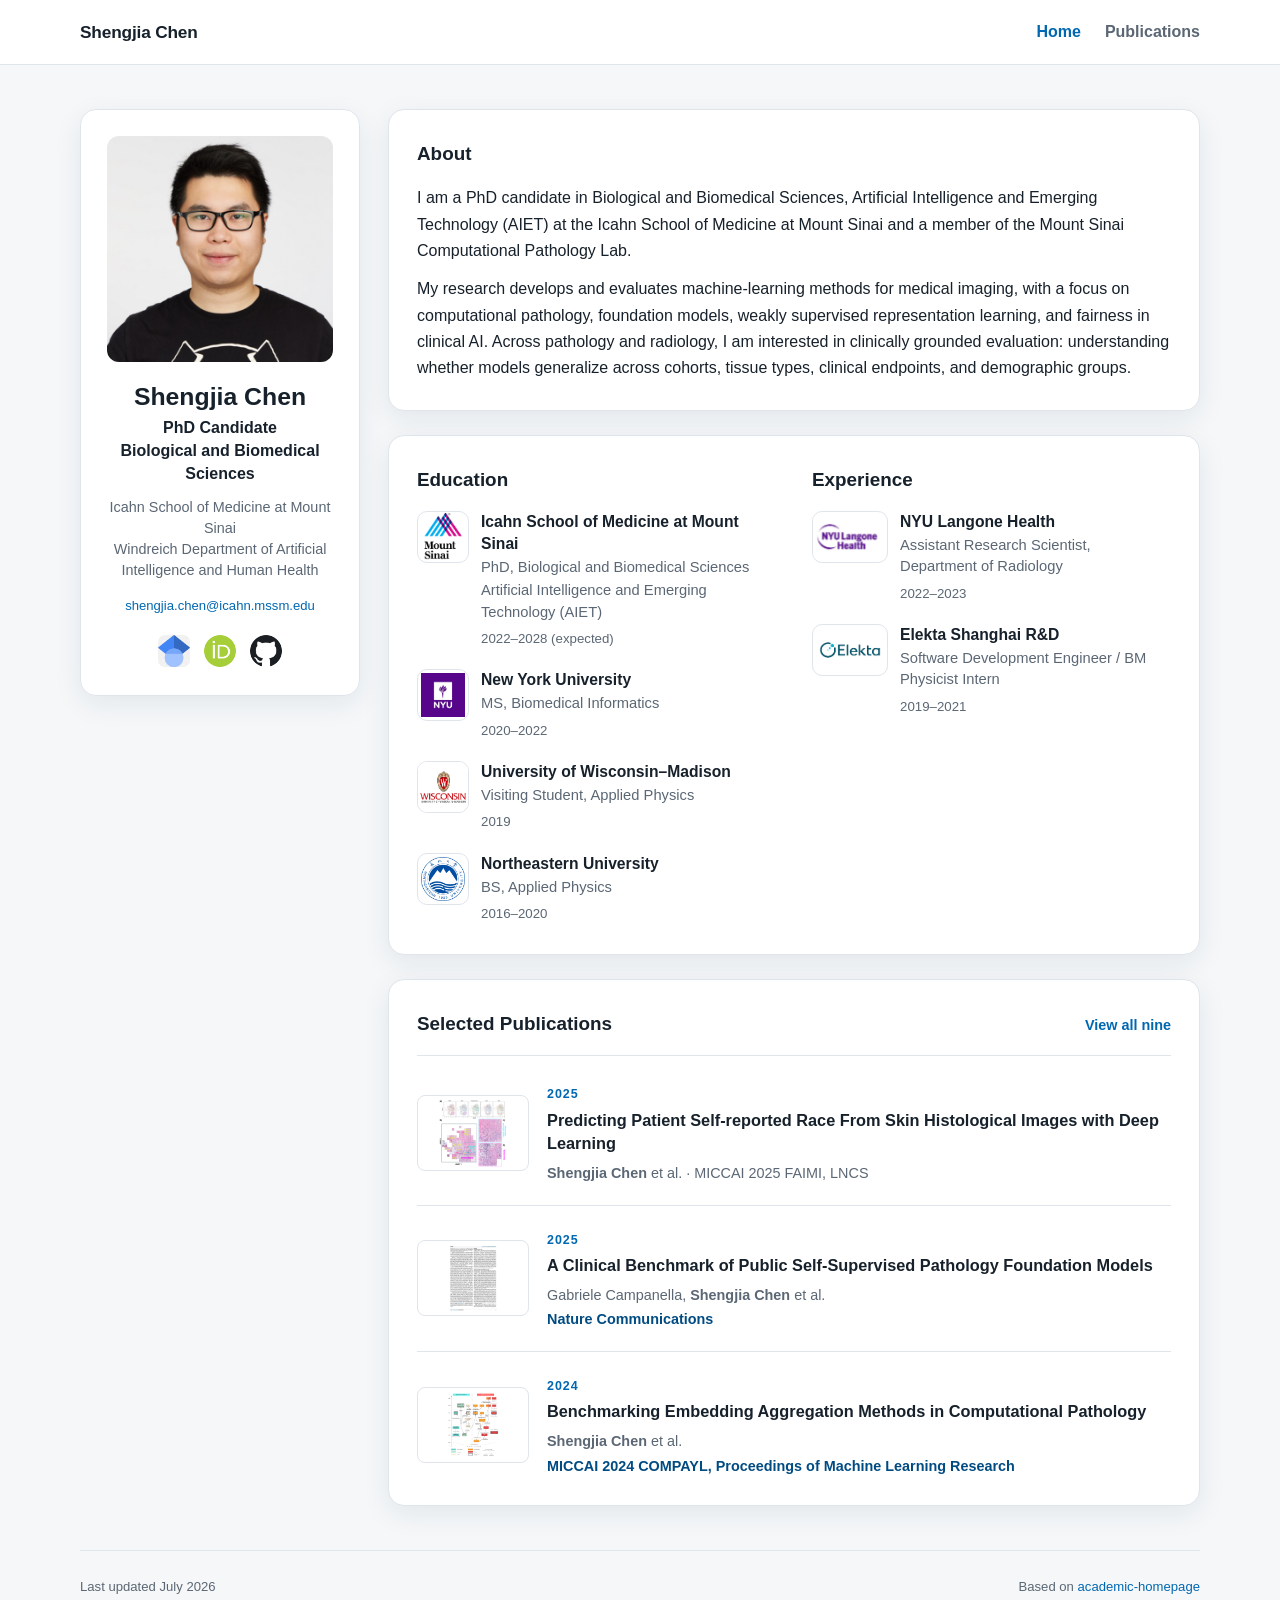
==== index.html @ f99ab92c "Publish academic website" ====
<!doctype html>
<html lang="en">
<head>
  <meta charset="utf-8">
  <meta name="viewport" content="width=device-width, initial-scale=1">
  <title>Shengjia Chen</title>
  <meta name="description" content="Shengjia Chen is a PhD candidate at the Icahn School of Medicine at Mount Sinai working on clinically grounded medical AI and computational pathology.">
  <link rel="stylesheet" href="assets/css/site.css">
</head>
<body>
  <header class="site-header">
    <nav class="nav shell" aria-label="Primary navigation">
      <a class="brand" href="index.html">Shengjia Chen</a>
      <div class="nav-links">
        <a aria-current="page" href="index.html">Home</a>
        <a href="publications.html">Publications</a>
      </div>
    </nav>
  </header>

  <main class="shell layout">
    <aside class="profile-card">
      <img class="portrait" src="assets/images/headshot.jpg" alt="Portrait of Shengjia Chen">
      <h1>Shengjia Chen</h1>
      <p class="role">PhD Candidate<br>Biological and Biomedical Sciences</p>
      <p class="affiliation">Icahn School of Medicine at Mount Sinai<br>Windreich Department of Artificial Intelligence and Human Health</p>
      <a class="email" href="mailto:shengjia.chen@icahn.mssm.edu">shengjia.chen@icahn.mssm.edu</a>
      <div class="profile-links" aria-label="Academic profiles">
        <a class="social-icon social-icon-scholar" aria-label="Google Scholar" title="Google Scholar" href="https://scholar.google.com/citations?user=WxidlecAAAAJ&amp;hl=en" target="_blank" rel="noopener"><img src="assets/images/social/google-scholar.png" alt=""></a>
        <a class="social-icon" aria-label="ORCID" title="ORCID" href="https://orcid.org/0000-0003-1556-0679" target="_blank" rel="noopener"><img src="assets/images/social/orcid.png" alt=""></a>
        <a class="social-icon" aria-label="GitHub" title="GitHub" href="https://github.com/Gaskell-1206" target="_blank" rel="noopener"><img src="assets/images/social/github.png" alt=""></a>
      </div>
    </aside>

    <div class="content">
      <section class="card intro">
        <h2>About</h2>
        <p>I am a PhD candidate in Biological and Biomedical Sciences, Artificial Intelligence and Emerging Technology (AIET) at the Icahn School of Medicine at Mount Sinai and a member of the Mount Sinai Computational Pathology Lab.</p>
        <p>My research develops and evaluates machine-learning methods for medical imaging, with a focus on computational pathology, foundation models, weakly supervised representation learning, and fairness in clinical AI. Across pathology and radiology, I am interested in clinically grounded evaluation: understanding whether models generalize across cohorts, tissue types, clinical endpoints, and demographic groups.</p>
      </section>

      <section class="card split-card">
        <div>
          <h2>Education</h2>
          <div class="education-item">
            <div class="school-logo school-logo-mount-sinai"><img src="assets/images/education/mount-sinai.png" alt="Icahn School of Medicine at Mount Sinai logo"></div>
            <div class="timeline-item">
              <h3>Icahn School of Medicine at Mount Sinai</h3>
              <p>PhD, Biological and Biomedical Sciences</p>
              <p>Artificial Intelligence and Emerging Technology (AIET)</p>
              <span>2022–2028 (expected)</span>
            </div>
          </div>
          <div class="education-item">
            <div class="school-logo"><img src="assets/images/education/nyu.png" alt="New York University logo"></div>
            <div class="timeline-item">
              <h3>New York University</h3>
              <p>MS, Biomedical Informatics</p>
              <span>2020–2022</span>
            </div>
          </div>
          <div class="education-item">
            <div class="school-logo school-logo-wisconsin"><img src="assets/images/education/wisconsin-madison.png" alt="University of Wisconsin–Madison logo"></div>
            <div class="timeline-item">
              <h3>University of Wisconsin–Madison</h3>
              <p>Visiting Student, Applied Physics</p>
              <span>2019</span>
            </div>
          </div>
          <div class="education-item">
            <div class="school-logo"><img src="assets/images/education/northeastern.png" alt="Northeastern University logo"></div>
            <div class="timeline-item">
              <h3>Northeastern University</h3>
              <p>BS, Applied Physics</p>
              <span>2016–2020</span>
            </div>
          </div>
        </div>
        <div>
          <h2>Experience</h2>
          <div class="experience-item">
            <div class="organization-logo organization-logo-nyu-langone"><img src="assets/images/experience/nyu-langone.png" alt="NYU Langone Health logo"></div>
            <div class="timeline-item">
              <h3>NYU Langone Health</h3>
              <p>Assistant Research Scientist, Department of Radiology</p>
              <span>2022–2023</span>
            </div>
          </div>
          <div class="experience-item">
            <div class="organization-logo"><img src="assets/images/experience/elekta.png" alt="Elekta logo"></div>
            <div class="timeline-item">
              <h3>Elekta Shanghai R&amp;D</h3>
              <p>Software Development Engineer / BM Physicist Intern</p>
              <span>2019–2021</span>
            </div>
          </div>
        </div>
      </section>

      <section class="card">
        <div class="section-heading">
          <h2>Selected Publications</h2>
          <a href="publications.html">View all nine</a>
        </div>
        <article class="publication featured">
          <img src="assets/images/publications/saif-skin-cover.png" alt="Histology-tile UMAP highlighting inflammation-related and epidermal regions">
          <div><span class="year">2025</span><h3><a href="https://doi.org/10.1007/978-3-032-05870-6_11" target="_blank" rel="noopener">Predicting Patient Self-reported Race From Skin Histological Images with Deep Learning</a></h3><p><strong>Shengjia Chen</strong> et al. · MICCAI 2025 FAIMI, LNCS</p></div>
        </article>
        <article class="publication featured">
          <img src="assets/images/publications/fm-clinical-benchmark.jpg" alt="Pathology foundation-model benchmark visualization">
          <div><span class="year">2025</span><h3><a href="https://doi.org/10.1038/s41467-025-58796-1" target="_blank" rel="noopener">A Clinical Benchmark of Public Self-Supervised Pathology Foundation Models</a></h3><p>Gabriele Campanella, <strong>Shengjia Chen</strong> et al.</p><p class="venue">Nature Communications</p></div>
        </article>
        <article class="publication featured">
          <img src="assets/images/publications/aggregation-methods-figure1.png" alt="Timeline of spatially unaware and spatially aware embedding aggregation methods">
          <div><span class="year">2024</span><h3><a href="https://proceedings.mlr.press/v254/chen24a.html" target="_blank" rel="noopener">Benchmarking Embedding Aggregation Methods in Computational Pathology</a></h3><p><strong>Shengjia Chen</strong> et al.</p><p class="venue">MICCAI 2024 COMPAYL, Proceedings of Machine Learning Research</p></div>
        </article>
      </section>
    </div>
  </main>

  <footer class="footer shell">
    <span>Last updated July 2026</span>
    <span>Based on <a href="https://github.com/luost26/academic-homepage" target="_blank" rel="noopener">academic-homepage</a></span>
  </footer>
</body>
</html>
---- assets/css/site.css ----
:root {
  color-scheme: light;
  --ink: #17212b;
  --muted: #5b6774;
  --blue: #0067b1;
  --blue-dark: #004b82;
  --line: #dfe5eb;
  --surface: #ffffff;
  --background: #f5f7f9;
  --shadow: 0 8px 28px rgba(30, 48, 70, 0.08);
}

* { box-sizing: border-box; }

html { scroll-behavior: smooth; }

body {
  margin: 0;
  color: var(--ink);
  background: var(--background);
  font-family: -apple-system, BlinkMacSystemFont, "Segoe UI", Helvetica, Arial, sans-serif;
  font-size: 16px;
  line-height: 1.65;
}

a { color: var(--blue); text-decoration: none; }
a:hover, a:focus-visible { color: var(--blue-dark); text-decoration: underline; }

.shell { width: min(1120px, calc(100% - 40px)); margin-inline: auto; }

.site-header {
  position: sticky;
  top: 0;
  z-index: 10;
  background: rgba(255, 255, 255, 0.94);
  border-bottom: 1px solid var(--line);
  backdrop-filter: blur(14px);
}

.nav { min-height: 64px; display: flex; align-items: center; justify-content: space-between; gap: 24px; }
.brand { color: var(--ink); font-size: 1.08rem; font-weight: 750; letter-spacing: -0.01em; }
.brand:hover { color: var(--ink); text-decoration: none; }
.nav-links { display: flex; gap: 24px; }
.nav-links a { color: var(--muted); font-weight: 600; }
.nav-links a[aria-current="page"] { color: var(--blue); }

.layout { display: grid; grid-template-columns: 280px minmax(0, 1fr); gap: 28px; padding-block: 44px; align-items: start; }

.profile-card, .card {
  background: var(--surface);
  border: 1px solid var(--line);
  border-radius: 16px;
  box-shadow: var(--shadow);
}

.profile-card { position: sticky; top: 92px; padding: 26px; text-align: center; }
.portrait { display: block; width: 100%; aspect-ratio: 1; object-fit: cover; border-radius: 12px; }
.profile-card h1 { margin: 20px 0 4px; font-size: 1.55rem; line-height: 1.2; }
.role { margin: 0 0 12px; color: var(--ink); font-weight: 600; line-height: 1.45; }
.affiliation { margin: 0 0 14px; color: var(--muted); font-size: 0.9rem; line-height: 1.45; }
.email { display: block; font-size: 0.82rem; overflow-wrap: anywhere; }
.profile-links { display: flex; flex-wrap: wrap; justify-content: center; gap: 10px; margin-top: 17px; }
.social-icon { display: inline-grid; place-items: center; width: 36px; height: 36px; border-radius: 50%; transition: transform 150ms ease, box-shadow 150ms ease; }
.social-icon img { display: block; width: 32px; height: 32px; object-fit: cover; border-radius: 50%; }
.social-icon-scholar img { border-radius: 7px; }
.social-icon:hover, .social-icon:focus-visible { text-decoration: none; transform: translateY(-1px); box-shadow: 0 4px 12px rgba(30, 48, 70, 0.18); }

.content { display: grid; gap: 24px; }
.card { padding: 28px; }
.card h2 { margin: 0 0 16px; font-size: 1.18rem; }
.intro p { margin: 0 0 12px; }
.intro p:last-child { margin-bottom: 0; }

.split-card { display: grid; grid-template-columns: 1fr 1fr; gap: 36px; }
.education-item { display: grid; grid-template-columns: 52px minmax(0, 1fr); gap: 12px; align-items: start; margin-bottom: 18px; }
.education-item:last-child { margin-bottom: 0; }
.education-item .timeline-item { margin-bottom: 0; }
.school-logo { display: grid; place-items: center; width: 52px; height: 52px; padding: 3px; overflow: hidden; background: #fff; border: 1px solid var(--line); border-radius: 10px; }
.school-logo img { display: block; width: 100%; height: 100%; object-fit: contain; }
.school-logo-mount-sinai img { transform: scale(1.85); }
.school-logo-wisconsin img { transform: scale(1.75); }
.experience-item { display: grid; grid-template-columns: 76px minmax(0, 1fr); gap: 12px; align-items: start; margin-bottom: 18px; }
.experience-item:last-child { margin-bottom: 0; }
.experience-item .timeline-item { margin-bottom: 0; }
.organization-logo { display: grid; place-items: center; width: 76px; height: 52px; padding: 4px; overflow: hidden; background: #fff; border: 1px solid var(--line); border-radius: 10px; }
.organization-logo img { display: block; width: 100%; height: 100%; object-fit: contain; }
.organization-logo-nyu-langone img { transform: translateX(-4%) scale(1.18); transform-origin: center; }
.timeline-item { margin-bottom: 18px; }
.timeline-item:last-child { margin-bottom: 0; }
.timeline-item h3 { margin: 0; font-size: 0.98rem; line-height: 1.4; }
.timeline-item p { margin: 2px 0; color: var(--muted); font-size: 0.92rem; line-height: 1.45; }
.timeline-item span { color: var(--muted); font-size: 0.83rem; }

.section-heading { display: flex; justify-content: space-between; align-items: baseline; gap: 18px; border-bottom: 1px solid var(--line); margin-bottom: 4px; }
.section-heading a { font-size: 0.9rem; font-weight: 600; }
.publication { padding: 20px 0; border-bottom: 1px solid var(--line); }
.publication:last-child { border-bottom: 0; padding-bottom: 0; }
.publication h3 { margin: 2px 0 7px; font-size: 1.02rem; line-height: 1.45; }
.publication h3 a { color: var(--ink); }
.publication p { margin: 0; color: var(--muted); font-size: 0.9rem; line-height: 1.5; }
.publication .venue { margin-top: 3px; color: var(--blue-dark); font-weight: 600; }
.featured { display: grid; grid-template-columns: 112px minmax(0, 1fr); gap: 18px; align-items: center; }
.featured img { width: 112px; height: 76px; object-fit: contain; padding: 3px; background: #fff; border-radius: 8px; border: 1px solid var(--line); }
.year { color: var(--blue); font-size: 0.78rem; font-weight: 750; letter-spacing: 0.08em; }

.publications-page { max-width: 920px; padding-block: 50px; }
.page-heading { margin-bottom: 40px; }
.page-heading h1 { margin: 0; font-size: clamp(2rem, 5vw, 3rem); letter-spacing: -0.035em; }
.page-heading p:last-child { max-width: 680px; color: var(--muted); }
.eyebrow { margin: 0 0 4px; color: var(--blue); font-size: 0.78rem; font-weight: 800; letter-spacing: 0.12em; text-transform: uppercase; }
.year-heading { margin: 36px 0 12px; font-size: 1rem; color: var(--muted); }
.publication-list { padding: 4px 26px 24px; }

.footer { display: flex; justify-content: space-between; gap: 20px; padding-block: 25px 38px; border-top: 1px solid var(--line); color: var(--muted); font-size: 0.82rem; }

@media (max-width: 800px) {
  .layout { grid-template-columns: 1fr; padding-block: 28px; }
  .profile-card { position: static; display: grid; grid-template-columns: 110px 1fr; column-gap: 20px; text-align: left; }
  .portrait { grid-row: 1 / 7; }
  .profile-card h1 { margin-top: 0; }
  .profile-links { justify-content: flex-start; }
  .split-card { grid-template-columns: 1fr; }
}

@media (max-width: 540px) {
  .shell { width: min(100% - 24px, 1120px); }
  .nav { min-height: 58px; }
  .nav-links { gap: 14px; }
  .layout { gap: 16px; }
  .profile-card { display: block; text-align: center; padding: 20px; }
  .portrait { width: 150px; margin-inline: auto; border-radius: 50%; }
  .profile-links { justify-content: center; }
  .card { padding: 22px; border-radius: 13px; }
  .featured { grid-template-columns: 1fr; }
  .featured img { width: 100%; height: 140px; }
  .section-heading { align-items: flex-start; }
  .footer { flex-direction: column; }
}
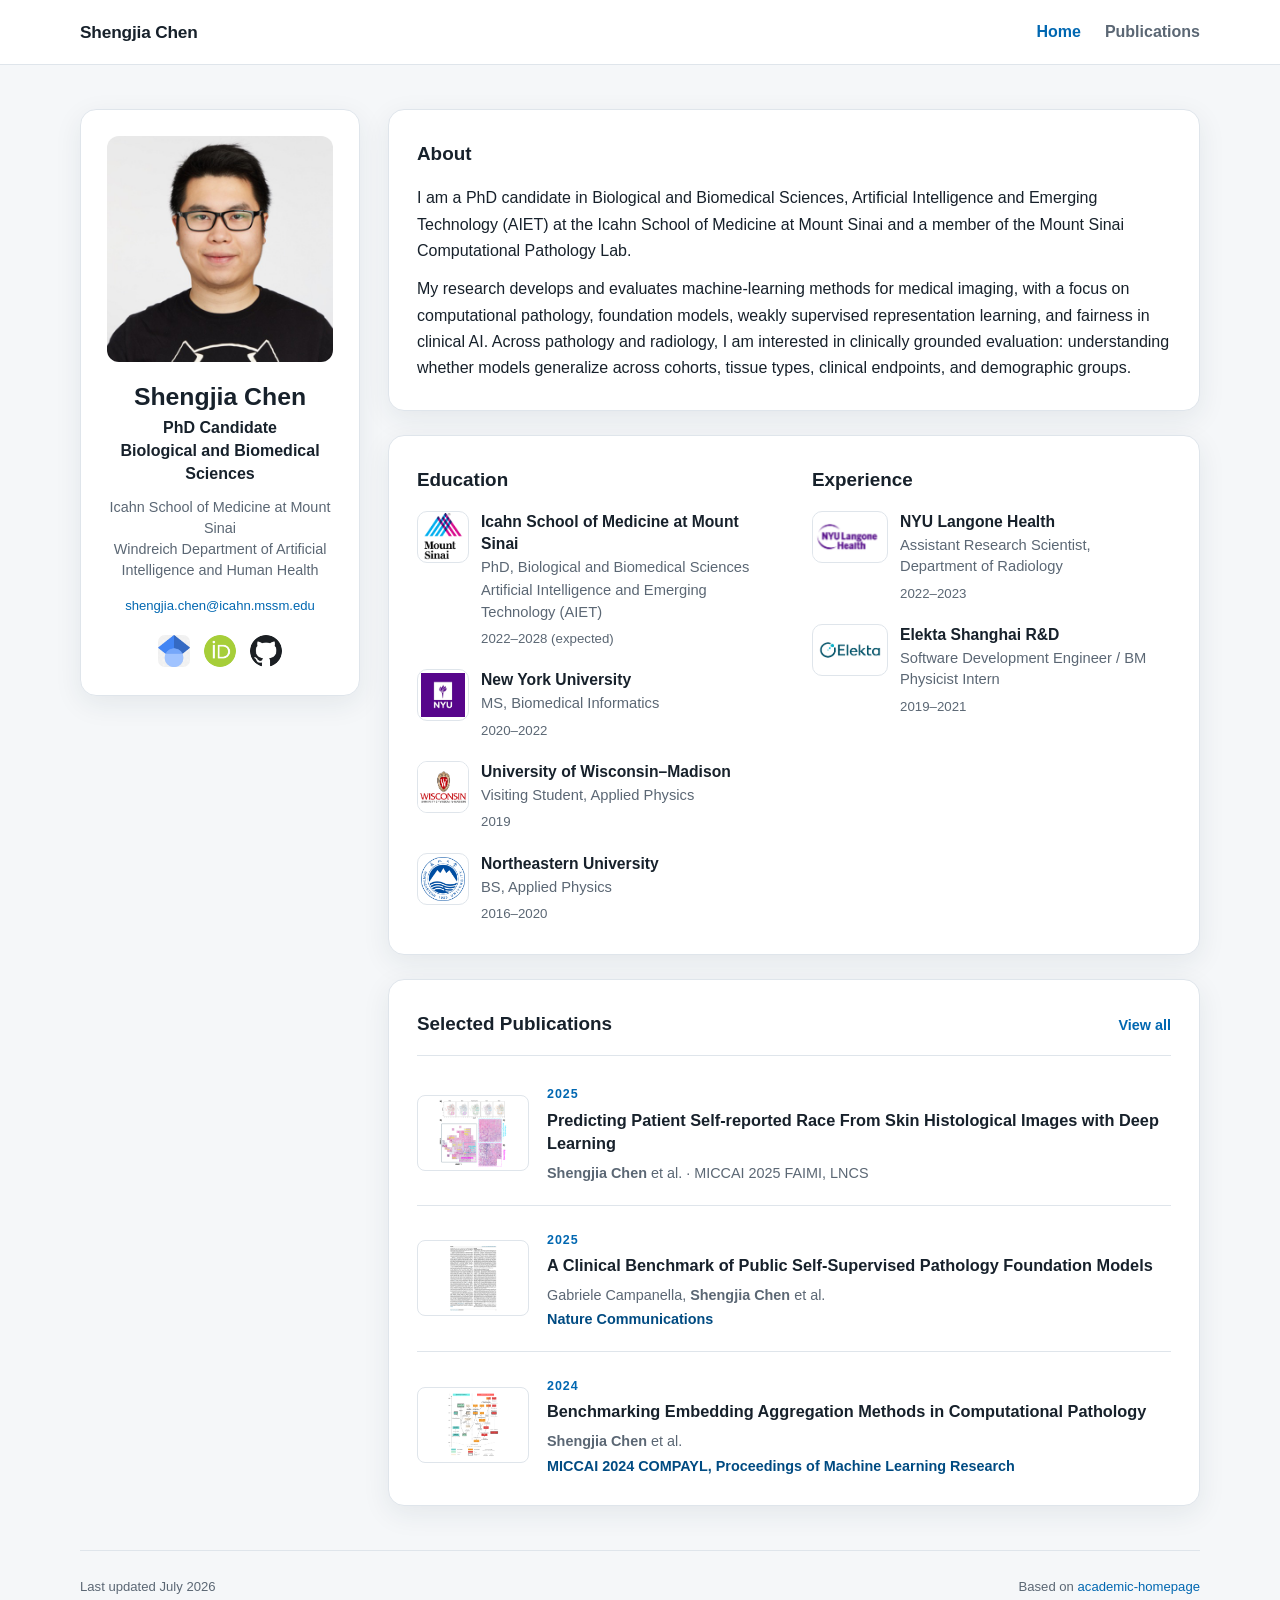
==== commit 07f71f3f: "Simplify publications link label" ====
--- a/index.html
+++ b/index.html
@@ -100,7 +100,7 @@
       <section class="card">
         <div class="section-heading">
           <h2>Selected Publications</h2>
-          <a href="publications.html">View all nine</a>
+          <a href="publications.html">View all</a>
         </div>
         <article class="publication featured">
           <img src="assets/images/publications/saif-skin-cover.png" alt="Histology-tile UMAP highlighting inflammation-related and epidermal regions">
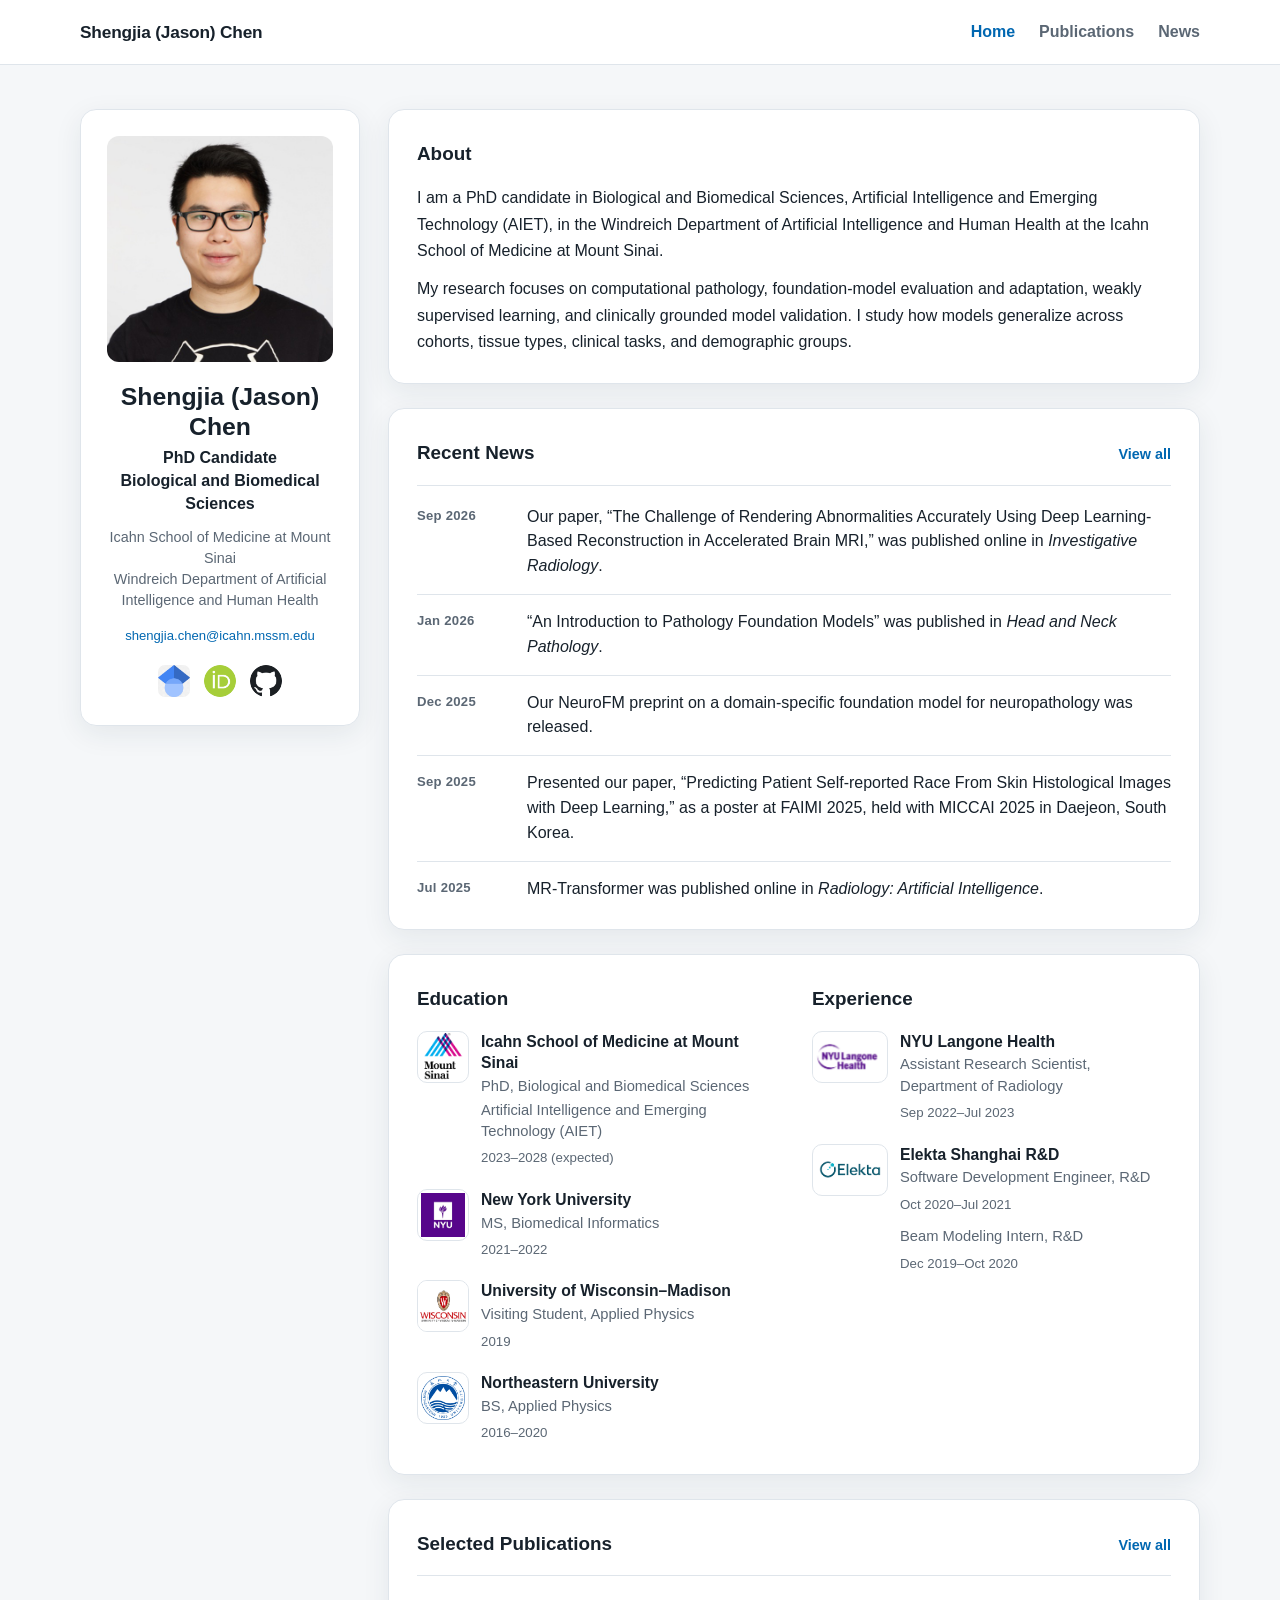
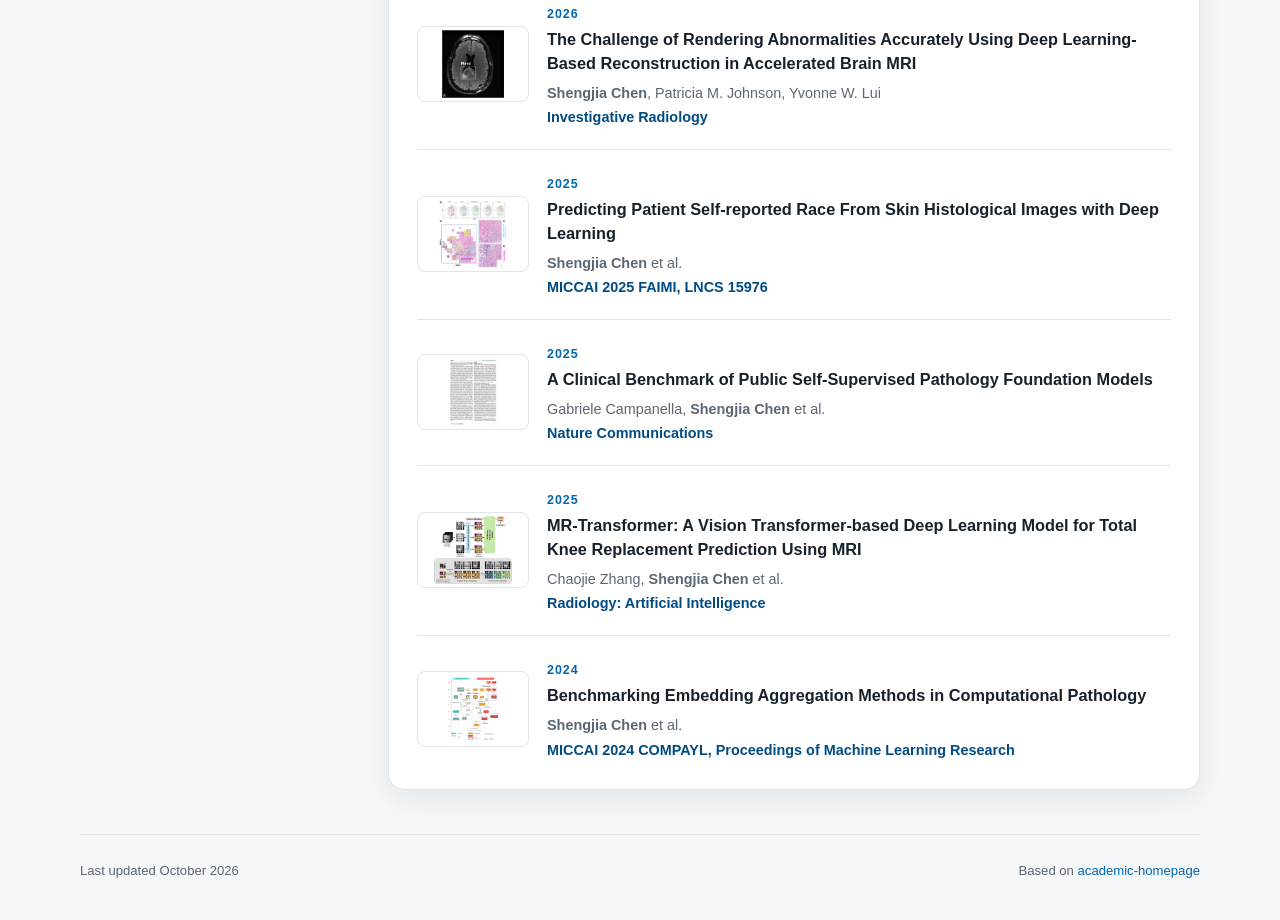
==== commit cb9a8fa9: "Update academic profile, news, and publications" ====
--- a/index.html
+++ b/index.html
@@ -3,17 +3,57 @@
 <head>
   <meta charset="utf-8">
   <meta name="viewport" content="width=device-width, initial-scale=1">
-  <title>Shengjia Chen</title>
-  <meta name="description" content="Shengjia Chen is a PhD candidate at the Icahn School of Medicine at Mount Sinai working on clinically grounded medical AI and computational pathology.">
+  <title>Shengjia (Jason) Chen | Medical AI &amp; Computational Pathology</title>
+  <meta name="description" content="Shengjia (Jason) Chen is an AIET PhD candidate in the Windreich Department of Artificial Intelligence and Human Health at the Icahn School of Medicine at Mount Sinai.">
+  <meta name="robots" content="index, follow">
+  <link rel="canonical" href="https://gaskell-1206.github.io/">
+  <meta property="og:type" content="profile">
+  <meta property="og:title" content="Shengjia (Jason) Chen | Medical AI &amp; Computational Pathology">
+  <meta property="og:description" content="PhD candidate developing and evaluating clinically grounded machine-learning methods for computational pathology, medical imaging, foundation models, and fairness in clinical AI.">
+  <meta property="og:url" content="https://gaskell-1206.github.io/">
+  <meta property="og:image" content="https://gaskell-1206.github.io/assets/images/headshot.jpg">
+  <meta name="twitter:card" content="summary">
   <link rel="stylesheet" href="assets/css/site.css">
+  <script type="application/ld+json">
+  {
+    "@context": "https://schema.org",
+    "@type": "Person",
+    "name": "Shengjia Chen",
+    "alternateName": "Jason Chen",
+    "url": "https://gaskell-1206.github.io/",
+    "image": "https://gaskell-1206.github.io/assets/images/headshot.jpg",
+    "jobTitle": "PhD Candidate",
+    "description": "AIET PhD candidate in the Windreich Department of Artificial Intelligence and Human Health working on computational pathology, foundation models, weakly supervised learning, and clinically grounded model evaluation.",
+    "affiliation": [
+      {
+        "@type": "CollegeOrUniversity",
+        "name": "Icahn School of Medicine at Mount Sinai"
+      },
+      {
+        "@type": "Organization",
+        "name": "Windreich Department of Artificial Intelligence and Human Health"
+      },
+      {
+        "@type": "Organization",
+        "name": "Mount Sinai Computational Pathology Lab"
+      }
+    ],
+    "sameAs": [
+      "https://scholar.google.com/citations?user=WxidlecAAAAJ&hl=en",
+      "https://orcid.org/0000-0003-1556-0679",
+      "https://github.com/Gaskell-1206"
+    ]
+  }
+  </script>
 </head>
 <body>
   <header class="site-header">
     <nav class="nav shell" aria-label="Primary navigation">
-      <a class="brand" href="index.html">Shengjia Chen</a>
+      <a class="brand" href="index.html">Shengjia (Jason) Chen</a>
       <div class="nav-links">
         <a aria-current="page" href="index.html">Home</a>
         <a href="publications.html">Publications</a>
+        <a href="news.html">News</a>
       </div>
     </nav>
   </header>
@@ -21,7 +61,7 @@
   <main class="shell layout">
     <aside class="profile-card">
       <img class="portrait" src="assets/images/headshot.jpg" alt="Portrait of Shengjia Chen">
-      <h1>Shengjia Chen</h1>
+      <h1>Shengjia (Jason) Chen</h1>
       <p class="role">PhD Candidate<br>Biological and Biomedical Sciences</p>
       <p class="affiliation">Icahn School of Medicine at Mount Sinai<br>Windreich Department of Artificial Intelligence and Human Health</p>
       <a class="email" href="mailto:shengjia.chen@icahn.mssm.edu">shengjia.chen@icahn.mssm.edu</a>
@@ -35,8 +75,37 @@
     <div class="content">
       <section class="card intro">
         <h2>About</h2>
-        <p>I am a PhD candidate in Biological and Biomedical Sciences, Artificial Intelligence and Emerging Technology (AIET) at the Icahn School of Medicine at Mount Sinai and a member of the Mount Sinai Computational Pathology Lab.</p>
-        <p>My research develops and evaluates machine-learning methods for medical imaging, with a focus on computational pathology, foundation models, weakly supervised representation learning, and fairness in clinical AI. Across pathology and radiology, I am interested in clinically grounded evaluation: understanding whether models generalize across cohorts, tissue types, clinical endpoints, and demographic groups.</p>
+        <p>I am a PhD candidate in Biological and Biomedical Sciences, Artificial Intelligence and Emerging Technology (AIET), in the Windreich Department of Artificial Intelligence and Human Health at the Icahn School of Medicine at Mount Sinai.</p>
+        <p>My research focuses on computational pathology, foundation-model evaluation and adaptation, weakly supervised learning, and clinically grounded model validation. I study how models generalize across cohorts, tissue types, clinical tasks, and demographic groups.</p>
+      </section>
+
+      <section class="card">
+        <div class="section-heading">
+          <h2>Recent News</h2>
+          <a href="news.html">View all</a>
+        </div>
+        <div class="news-list" aria-label="Recent research and career updates">
+          <article class="news-item">
+            <time datetime="2026-09-14">Sep 2026</time>
+            <p>Our paper, <a href="https://doi.org/10.1097/RLI.0000000000001308" target="_blank" rel="noopener">“The Challenge of Rendering Abnormalities Accurately Using Deep Learning-Based Reconstruction in Accelerated Brain MRI,”</a> was published online in <em>Investigative Radiology</em>.</p>
+          </article>
+          <article class="news-item">
+            <time datetime="2026-01">Jan 2026</time>
+            <p><a href="https://doi.org/10.1007/s12105-025-01878-9" target="_blank" rel="noopener">“An Introduction to Pathology Foundation Models”</a> was published in <em>Head and Neck Pathology</em>.</p>
+          </article>
+          <article class="news-item">
+            <time datetime="2025-12">Dec 2025</time>
+            <p>Our <a href="https://arxiv.org/abs/2512.05993" target="_blank" rel="noopener">NeuroFM preprint</a> on a domain-specific foundation model for neuropathology was released.</p>
+          </article>
+          <article class="news-item">
+            <time datetime="2025-09">Sep 2025</time>
+            <p>Presented our paper, <a href="https://doi.org/10.1007/978-3-032-05870-6_11" target="_blank" rel="noopener">“Predicting Patient Self-reported Race From Skin Histological Images with Deep Learning,”</a> as a poster at FAIMI 2025, held with MICCAI 2025 in Daejeon, South Korea.</p>
+          </article>
+          <article class="news-item">
+            <time datetime="2025-07">Jul 2025</time>
+            <p><a href="https://doi.org/10.1148/ryai.240373" target="_blank" rel="noopener">MR-Transformer</a> was published online in <em>Radiology: Artificial Intelligence</em>.</p>
+          </article>
+        </div>
       </section>
 
       <section class="card split-card">
@@ -48,7 +117,7 @@
               <h3>Icahn School of Medicine at Mount Sinai</h3>
               <p>PhD, Biological and Biomedical Sciences</p>
               <p>Artificial Intelligence and Emerging Technology (AIET)</p>
-              <span>2022–2028 (expected)</span>
+              <span>2023–2028 (expected)</span>
             </div>
           </div>
           <div class="education-item">
@@ -56,7 +125,7 @@
             <div class="timeline-item">
               <h3>New York University</h3>
               <p>MS, Biomedical Informatics</p>
-              <span>2020–2022</span>
+              <span>2021–2022</span>
             </div>
           </div>
           <div class="education-item">
@@ -83,15 +152,21 @@
             <div class="timeline-item">
               <h3>NYU Langone Health</h3>
               <p>Assistant Research Scientist, Department of Radiology</p>
-              <span>2022–2023</span>
+              <span>Sep 2022–Jul 2023</span>
             </div>
           </div>
           <div class="experience-item">
             <div class="organization-logo"><img src="assets/images/experience/elekta.png" alt="Elekta logo"></div>
             <div class="timeline-item">
               <h3>Elekta Shanghai R&amp;D</h3>
-              <p>Software Development Engineer / BM Physicist Intern</p>
-              <span>2019–2021</span>
+              <div class="timeline-role">
+                <p>Software Development Engineer, R&amp;D</p>
+                <span>Oct 2020–Jul 2021</span>
+              </div>
+              <div class="timeline-role">
+                <p>Beam Modeling Intern, R&amp;D</p>
+                <span>Dec 2019–Oct 2020</span>
+              </div>
             </div>
           </div>
         </div>
@@ -103,14 +178,22 @@
           <a href="publications.html">View all</a>
         </div>
         <article class="publication featured">
+          <img src="assets/images/publications/accelerated-brain-mri.jpg" alt="Brain MRI with an annotated abnormal region used to compare reconstruction quality">
+          <div><span class="year">2026</span><h3><a href="https://doi.org/10.1097/RLI.0000000000001308" target="_blank" rel="noopener">The Challenge of Rendering Abnormalities Accurately Using Deep Learning-Based Reconstruction in Accelerated Brain MRI</a></h3><p><strong>Shengjia Chen</strong>, Patricia M. Johnson, Yvonne W. Lui</p><p class="venue">Investigative Radiology</p></div>
+        </article>
+        <article class="publication featured">
           <img src="assets/images/publications/saif-skin-cover.png" alt="Histology-tile UMAP highlighting inflammation-related and epidermal regions">
-          <div><span class="year">2025</span><h3><a href="https://doi.org/10.1007/978-3-032-05870-6_11" target="_blank" rel="noopener">Predicting Patient Self-reported Race From Skin Histological Images with Deep Learning</a></h3><p><strong>Shengjia Chen</strong> et al. · MICCAI 2025 FAIMI, LNCS</p></div>
+          <div><span class="year">2025</span><h3><a href="https://doi.org/10.1007/978-3-032-05870-6_11" target="_blank" rel="noopener">Predicting Patient Self-reported Race From Skin Histological Images with Deep Learning</a></h3><p><strong>Shengjia Chen</strong> et al.</p><p class="venue">MICCAI 2025 FAIMI, LNCS 15976</p></div>
         </article>
         <article class="publication featured">
           <img src="assets/images/publications/fm-clinical-benchmark.jpg" alt="Pathology foundation-model benchmark visualization">
           <div><span class="year">2025</span><h3><a href="https://doi.org/10.1038/s41467-025-58796-1" target="_blank" rel="noopener">A Clinical Benchmark of Public Self-Supervised Pathology Foundation Models</a></h3><p>Gabriele Campanella, <strong>Shengjia Chen</strong> et al.</p><p class="venue">Nature Communications</p></div>
         </article>
         <article class="publication featured">
+          <img src="assets/images/publications/mr-transformer.jpg" alt="MR-Transformer architecture for knee MRI-based total knee replacement prediction">
+          <div><span class="year">2025</span><h3><a href="https://doi.org/10.1148/ryai.240373" target="_blank" rel="noopener">MR-Transformer: A Vision Transformer-based Deep Learning Model for Total Knee Replacement Prediction Using MRI</a></h3><p>Chaojie Zhang, <strong>Shengjia Chen</strong> et al.</p><p class="venue">Radiology: Artificial Intelligence</p></div>
+        </article>
+        <article class="publication featured">
           <img src="assets/images/publications/aggregation-methods-figure1.png" alt="Timeline of spatially unaware and spatially aware embedding aggregation methods">
           <div><span class="year">2024</span><h3><a href="https://proceedings.mlr.press/v254/chen24a.html" target="_blank" rel="noopener">Benchmarking Embedding Aggregation Methods in Computational Pathology</a></h3><p><strong>Shengjia Chen</strong> et al.</p><p class="venue">MICCAI 2024 COMPAYL, Proceedings of Machine Learning Research</p></div>
         </article>
@@ -119,7 +202,7 @@
   </main>
 
   <footer class="footer shell">
-    <span>Last updated July 2026</span>
+    <span>Last updated October 2026</span>
     <span>Based on <a href="https://github.com/luost26/academic-homepage" target="_blank" rel="noopener">academic-homepage</a></span>
   </footer>
 </body>
--- a/assets/css/site.css
+++ b/assets/css/site.css
@@ -90,9 +90,18 @@
 .timeline-item h3 { margin: 0; font-size: 0.98rem; line-height: 1.4; }
 .timeline-item p { margin: 2px 0; color: var(--muted); font-size: 0.92rem; line-height: 1.45; }
 .timeline-item span { color: var(--muted); font-size: 0.83rem; }
+.timeline-role + .timeline-role { margin-top: 9px; }
 
 .section-heading { display: flex; justify-content: space-between; align-items: baseline; gap: 18px; border-bottom: 1px solid var(--line); margin-bottom: 4px; }
 .section-heading a { font-size: 0.9rem; font-weight: 600; }
+.template-note { margin: 14px 0 2px; color: var(--muted); font-size: 0.88rem; }
+.news-list { display: grid; }
+.news-item { display: grid; grid-template-columns: 92px minmax(0, 1fr); gap: 18px; padding: 15px 0; border-bottom: 1px solid var(--line); }
+.news-item:last-child { border-bottom: 0; padding-bottom: 0; }
+.news-item time { color: var(--muted); font-size: 0.82rem; font-weight: 700; letter-spacing: 0.02em; }
+.news-item p { margin: 0; font-size: 1rem; line-height: 1.55; }
+.news-item a { color: var(--ink); }
+.news-item a:hover, .news-item a:focus-visible { color: var(--blue-dark); }
 .publication { padding: 20px 0; border-bottom: 1px solid var(--line); }
 .publication:last-child { border-bottom: 0; padding-bottom: 0; }
 .publication h3 { margin: 2px 0 7px; font-size: 1.02rem; line-height: 1.45; }
@@ -111,6 +120,20 @@
 .year-heading { margin: 36px 0 12px; font-size: 1rem; color: var(--muted); }
 .publication-list { padding: 4px 26px 24px; }
 
+.news-page, .post-page { max-width: 920px; padding-block: 50px; }
+.news-feed { padding: 8px 28px 28px; }
+.news-feed .news-item { padding-block: 18px; }
+.post-card { padding: clamp(24px, 5vw, 46px); }
+.post-header { padding-bottom: 22px; border-bottom: 1px solid var(--line); }
+.post-header h1 { margin: 5px 0 8px; font-size: clamp(1.9rem, 5vw, 2.8rem); line-height: 1.18; letter-spacing: -0.025em; }
+.post-meta { margin: 0; color: var(--muted); font-size: 0.9rem; }
+.post-body { max-width: 720px; padding-top: 18px; }
+.post-body p { margin: 0 0 16px; }
+.post-body p:last-child { margin-bottom: 0; }
+.post-links { display: flex; flex-wrap: wrap; gap: 12px; margin-top: 24px; }
+.post-links a { font-weight: 650; }
+.back-link { display: inline-block; margin-bottom: 18px; font-size: 0.9rem; font-weight: 650; }
+
 .footer { display: flex; justify-content: space-between; gap: 20px; padding-block: 25px 38px; border-top: 1px solid var(--line); color: var(--muted); font-size: 0.82rem; }
 
 @media (max-width: 800px) {
@@ -124,7 +147,7 @@
 
 @media (max-width: 540px) {
   .shell { width: min(100% - 24px, 1120px); }
-  .nav { min-height: 58px; }
+  .nav { min-height: 58px; flex-direction: column; align-items: flex-start; gap: 5px; padding-block: 9px; }
   .nav-links { gap: 14px; }
   .layout { gap: 16px; }
   .profile-card { display: block; text-align: center; padding: 20px; }
@@ -134,5 +157,7 @@
   .featured { grid-template-columns: 1fr; }
   .featured img { width: 100%; height: 140px; }
   .section-heading { align-items: flex-start; }
+  .news-item { grid-template-columns: 1fr; gap: 3px; }
+  .news-feed { padding-inline: 22px; }
   .footer { flex-direction: column; }
 }
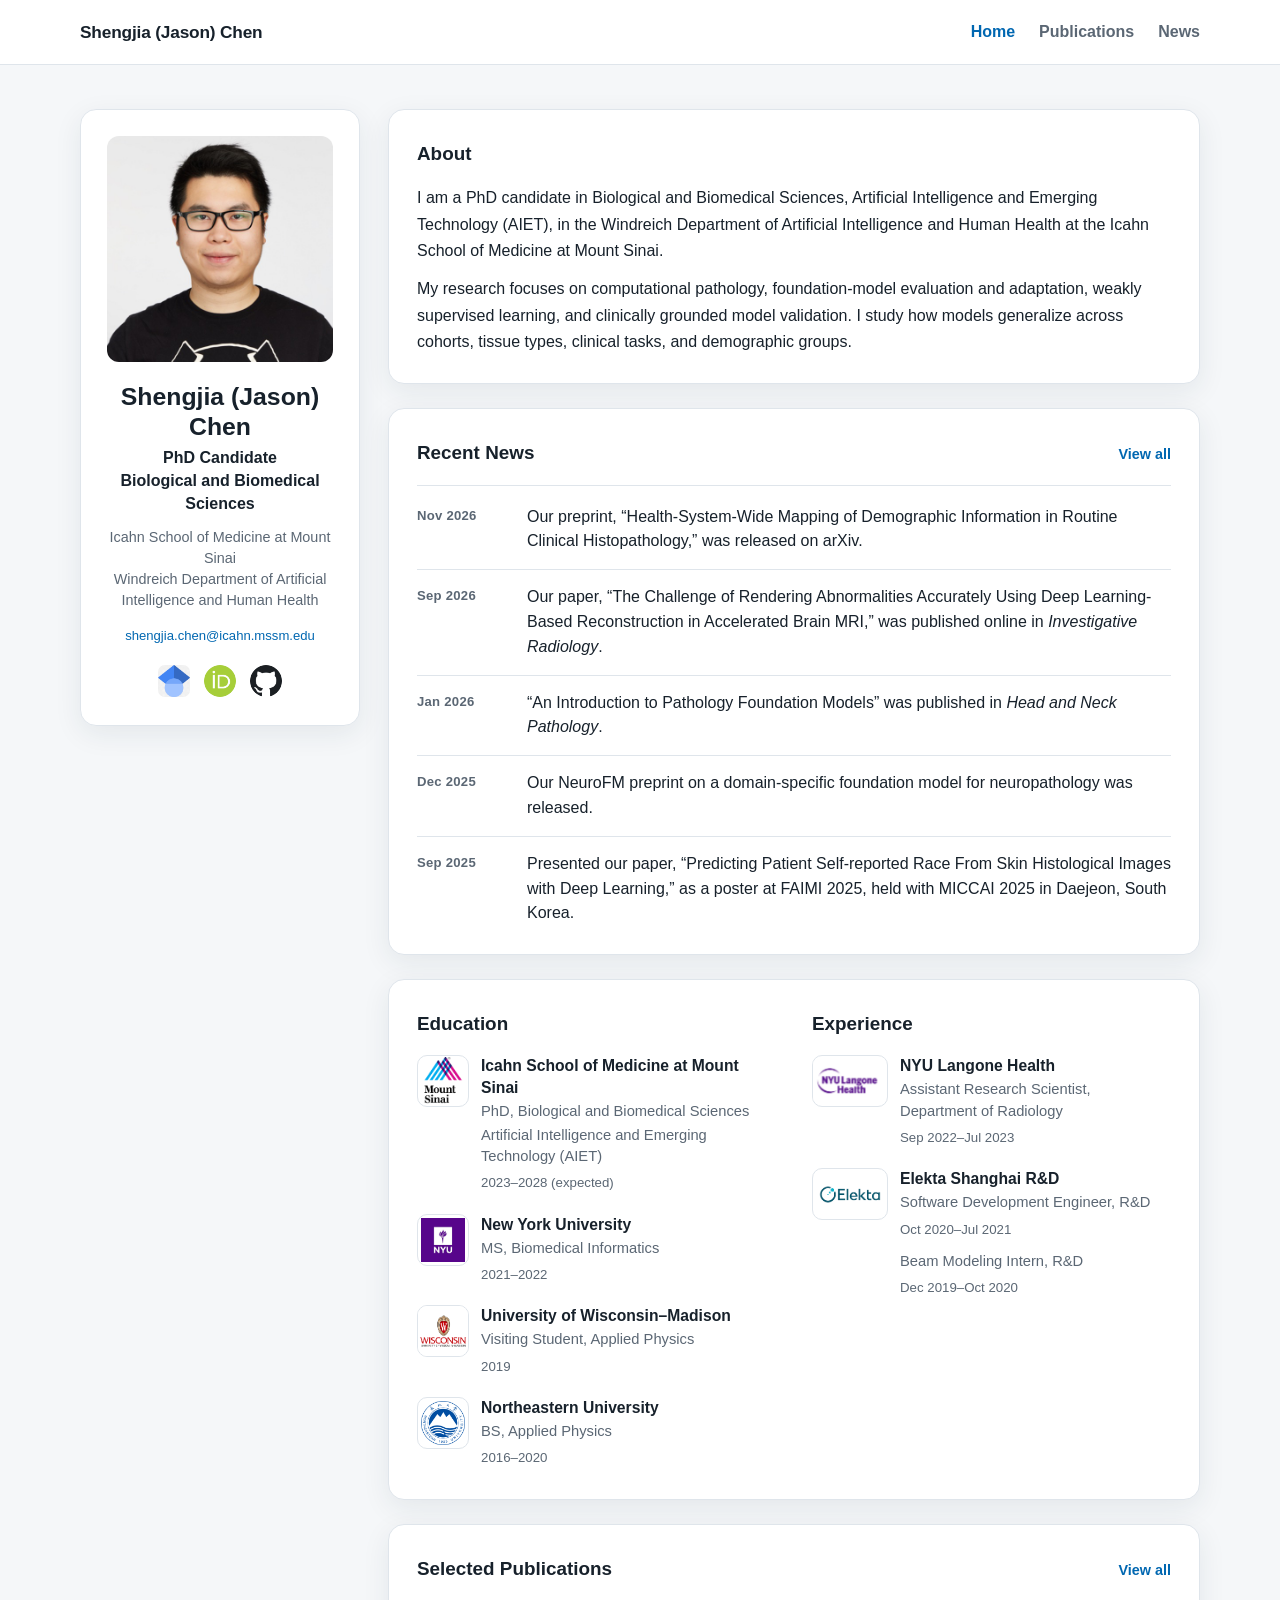
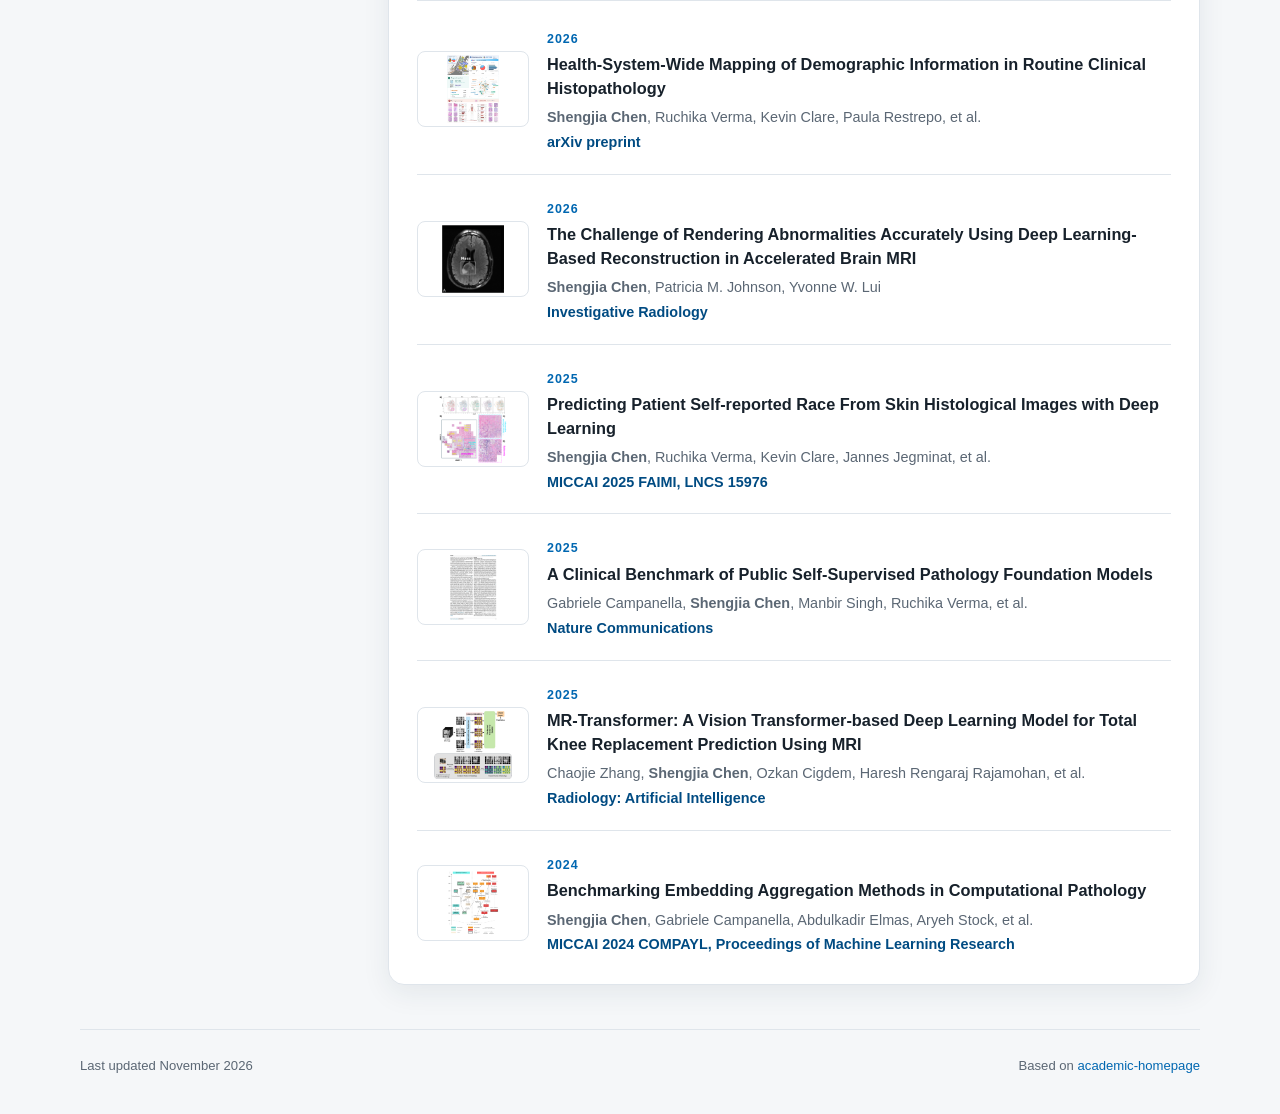
==== commit f86fd38d: "Add latest histopathology preprint" ====
--- a/index.html
+++ b/index.html
@@ -86,6 +86,10 @@
         </div>
         <div class="news-list" aria-label="Recent research and career updates">
           <article class="news-item">
+            <time datetime="2026-11-06">Nov 2026</time>
+            <p>Our preprint, <a href="https://arxiv.org/abs/2611.09851" target="_blank" rel="noopener">“Health-System-Wide Mapping of Demographic Information in Routine Clinical Histopathology,”</a> was released on arXiv.</p>
+          </article>
+          <article class="news-item">
             <time datetime="2026-09-14">Sep 2026</time>
             <p>Our paper, <a href="https://doi.org/10.1097/RLI.0000000000001308" target="_blank" rel="noopener">“The Challenge of Rendering Abnormalities Accurately Using Deep Learning-Based Reconstruction in Accelerated Brain MRI,”</a> was published online in <em>Investigative Radiology</em>.</p>
           </article>
@@ -100,10 +104,6 @@
           <article class="news-item">
             <time datetime="2025-09">Sep 2025</time>
             <p>Presented our paper, <a href="https://doi.org/10.1007/978-3-032-05870-6_11" target="_blank" rel="noopener">“Predicting Patient Self-reported Race From Skin Histological Images with Deep Learning,”</a> as a poster at FAIMI 2025, held with MICCAI 2025 in Daejeon, South Korea.</p>
-          </article>
-          <article class="news-item">
-            <time datetime="2025-07">Jul 2025</time>
-            <p><a href="https://doi.org/10.1148/ryai.240373" target="_blank" rel="noopener">MR-Transformer</a> was published online in <em>Radiology: Artificial Intelligence</em>.</p>
           </article>
         </div>
       </section>
@@ -178,31 +178,35 @@
           <a href="publications.html">View all</a>
         </div>
         <article class="publication featured">
+          <img src="assets/images/publications/demographic-histopathology.jpg" alt="Map of the Mount Sinai Health System patient population and cohort demographic distributions">
+          <div><span class="year">2026</span><h3><a href="https://arxiv.org/abs/2611.09851" target="_blank" rel="noopener">Health-System-Wide Mapping of Demographic Information in Routine Clinical Histopathology</a></h3><p><strong>Shengjia Chen</strong>, Ruchika Verma, Kevin Clare, Paula Restrepo, et al.</p><p class="venue">arXiv preprint</p></div>
+        </article>
+        <article class="publication featured">
           <img src="assets/images/publications/accelerated-brain-mri.jpg" alt="Brain MRI with an annotated abnormal region used to compare reconstruction quality">
           <div><span class="year">2026</span><h3><a href="https://doi.org/10.1097/RLI.0000000000001308" target="_blank" rel="noopener">The Challenge of Rendering Abnormalities Accurately Using Deep Learning-Based Reconstruction in Accelerated Brain MRI</a></h3><p><strong>Shengjia Chen</strong>, Patricia M. Johnson, Yvonne W. Lui</p><p class="venue">Investigative Radiology</p></div>
         </article>
         <article class="publication featured">
           <img src="assets/images/publications/saif-skin-cover.png" alt="Histology-tile UMAP highlighting inflammation-related and epidermal regions">
-          <div><span class="year">2025</span><h3><a href="https://doi.org/10.1007/978-3-032-05870-6_11" target="_blank" rel="noopener">Predicting Patient Self-reported Race From Skin Histological Images with Deep Learning</a></h3><p><strong>Shengjia Chen</strong> et al.</p><p class="venue">MICCAI 2025 FAIMI, LNCS 15976</p></div>
+          <div><span class="year">2025</span><h3><a href="https://doi.org/10.1007/978-3-032-05870-6_11" target="_blank" rel="noopener">Predicting Patient Self-reported Race From Skin Histological Images with Deep Learning</a></h3><p><strong>Shengjia Chen</strong>, Ruchika Verma, Kevin Clare, Jannes Jegminat, et al.</p><p class="venue">MICCAI 2025 FAIMI, LNCS 15976</p></div>
         </article>
         <article class="publication featured">
           <img src="assets/images/publications/fm-clinical-benchmark.jpg" alt="Pathology foundation-model benchmark visualization">
-          <div><span class="year">2025</span><h3><a href="https://doi.org/10.1038/s41467-025-58796-1" target="_blank" rel="noopener">A Clinical Benchmark of Public Self-Supervised Pathology Foundation Models</a></h3><p>Gabriele Campanella, <strong>Shengjia Chen</strong> et al.</p><p class="venue">Nature Communications</p></div>
+          <div><span class="year">2025</span><h3><a href="https://doi.org/10.1038/s41467-025-58796-1" target="_blank" rel="noopener">A Clinical Benchmark of Public Self-Supervised Pathology Foundation Models</a></h3><p>Gabriele Campanella, <strong>Shengjia Chen</strong>, Manbir Singh, Ruchika Verma, et al.</p><p class="venue">Nature Communications</p></div>
         </article>
         <article class="publication featured">
           <img src="assets/images/publications/mr-transformer.jpg" alt="MR-Transformer architecture for knee MRI-based total knee replacement prediction">
-          <div><span class="year">2025</span><h3><a href="https://doi.org/10.1148/ryai.240373" target="_blank" rel="noopener">MR-Transformer: A Vision Transformer-based Deep Learning Model for Total Knee Replacement Prediction Using MRI</a></h3><p>Chaojie Zhang, <strong>Shengjia Chen</strong> et al.</p><p class="venue">Radiology: Artificial Intelligence</p></div>
+          <div><span class="year">2025</span><h3><a href="https://doi.org/10.1148/ryai.240373" target="_blank" rel="noopener">MR-Transformer: A Vision Transformer-based Deep Learning Model for Total Knee Replacement Prediction Using MRI</a></h3><p>Chaojie Zhang, <strong>Shengjia Chen</strong>, Ozkan Cigdem, Haresh Rengaraj Rajamohan, et al.</p><p class="venue">Radiology: Artificial Intelligence</p></div>
         </article>
         <article class="publication featured">
           <img src="assets/images/publications/aggregation-methods-figure1.png" alt="Timeline of spatially unaware and spatially aware embedding aggregation methods">
-          <div><span class="year">2024</span><h3><a href="https://proceedings.mlr.press/v254/chen24a.html" target="_blank" rel="noopener">Benchmarking Embedding Aggregation Methods in Computational Pathology</a></h3><p><strong>Shengjia Chen</strong> et al.</p><p class="venue">MICCAI 2024 COMPAYL, Proceedings of Machine Learning Research</p></div>
+          <div><span class="year">2024</span><h3><a href="https://proceedings.mlr.press/v254/chen24a.html" target="_blank" rel="noopener">Benchmarking Embedding Aggregation Methods in Computational Pathology</a></h3><p><strong>Shengjia Chen</strong>, Gabriele Campanella, Abdulkadir Elmas, Aryeh Stock, et al.</p><p class="venue">MICCAI 2024 COMPAYL, Proceedings of Machine Learning Research</p></div>
         </article>
       </section>
     </div>
   </main>
 
   <footer class="footer shell">
-    <span>Last updated October 2026</span>
+    <span>Last updated November 2026</span>
     <span>Based on <a href="https://github.com/luost26/academic-homepage" target="_blank" rel="noopener">academic-homepage</a></span>
   </footer>
 </body>
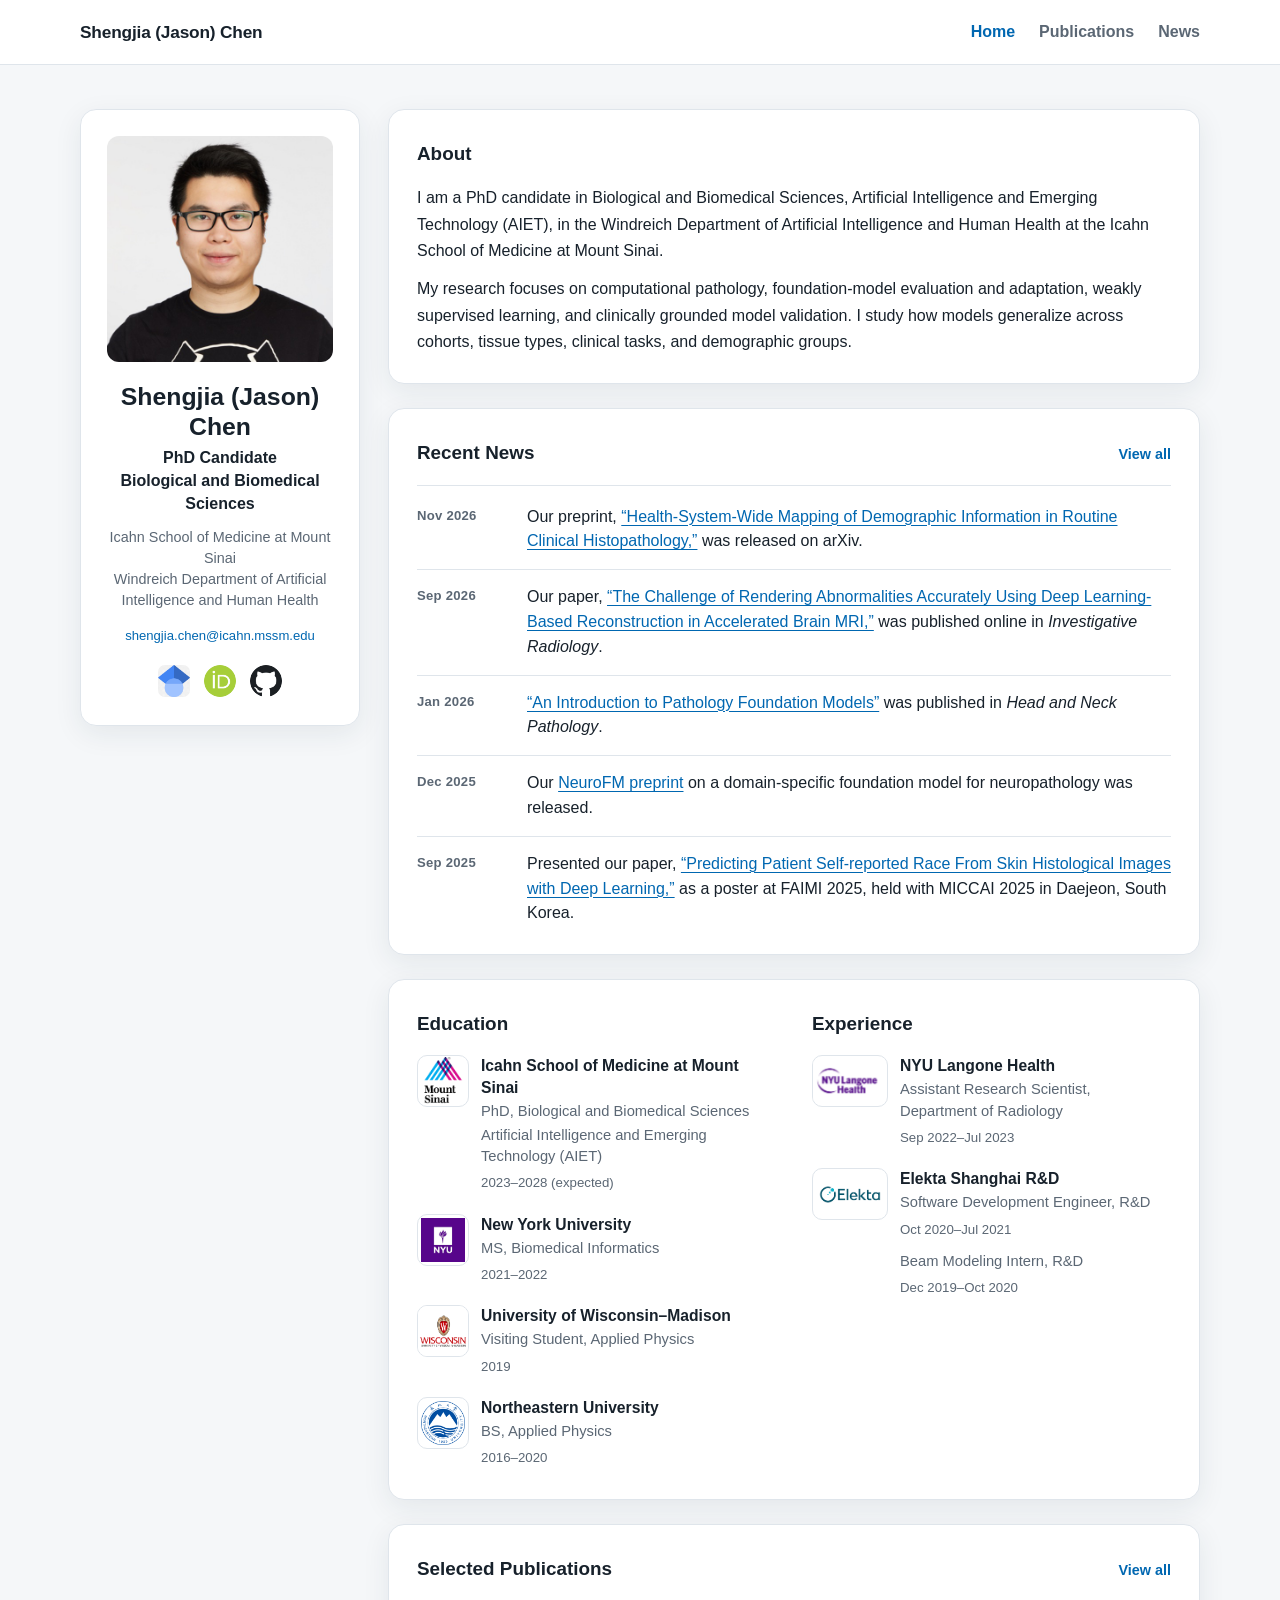
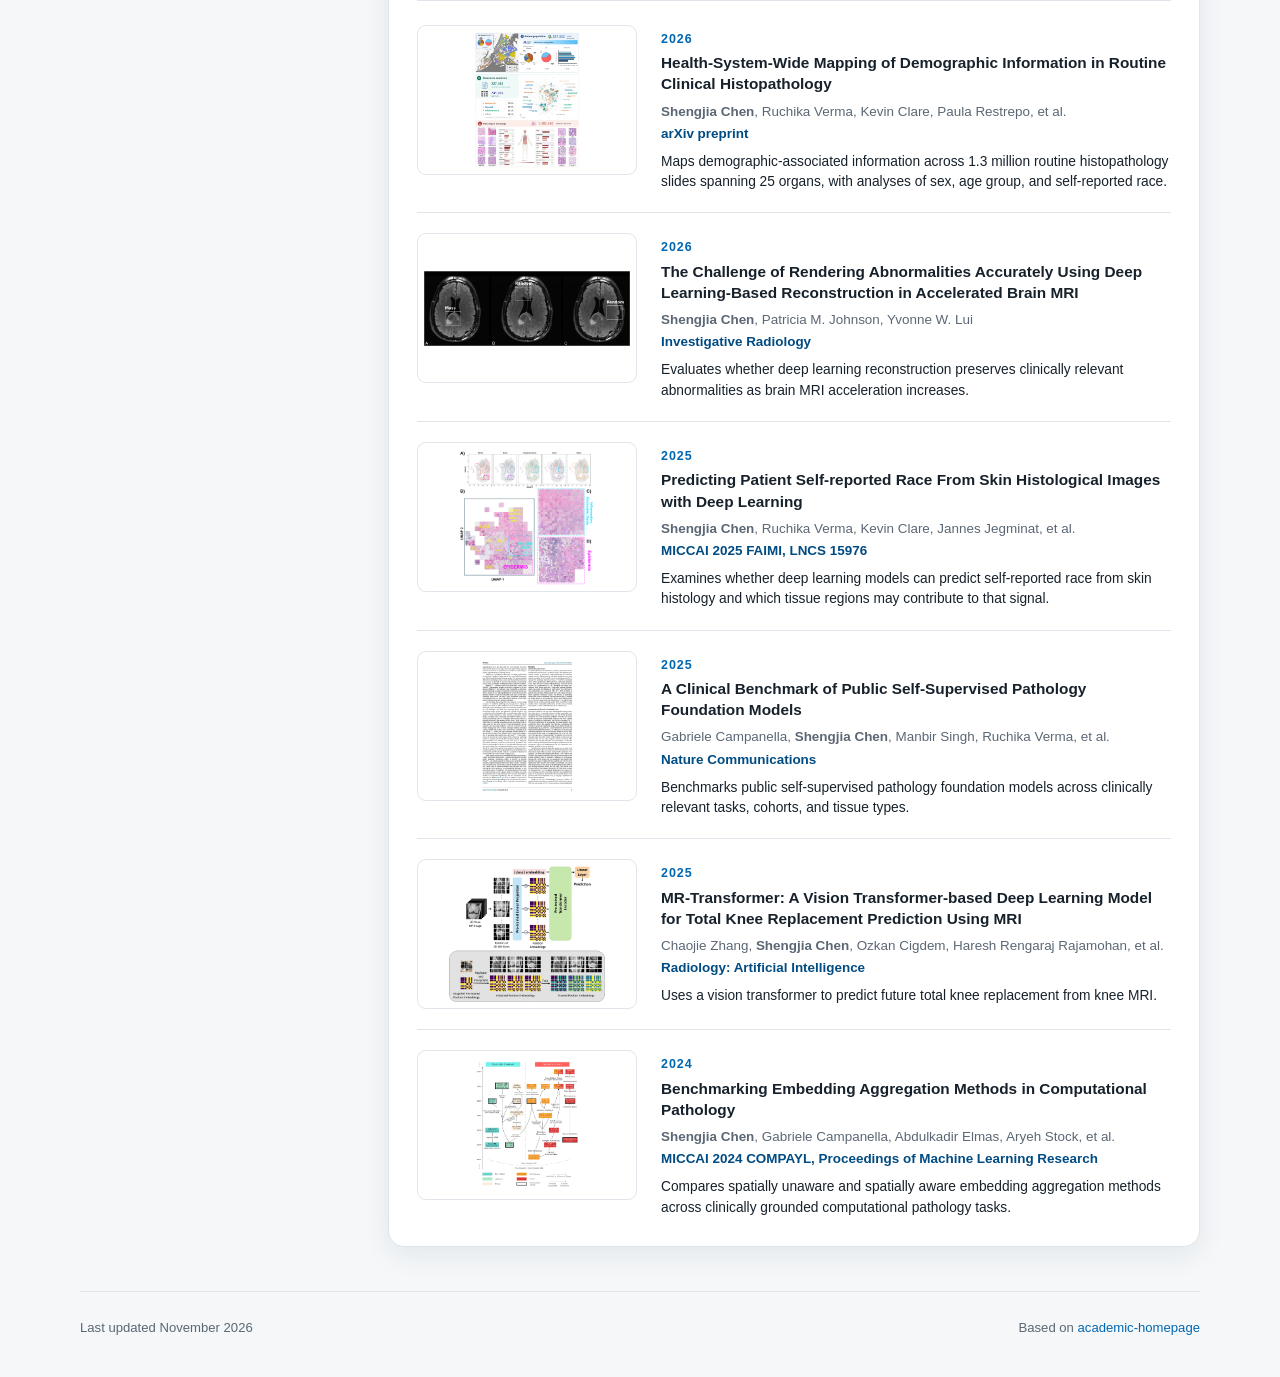
==== commit a5783dcb: "Improve publication previews and news links" ====
--- a/index.html
+++ b/index.html
@@ -179,27 +179,27 @@
         </div>
         <article class="publication featured">
           <img src="assets/images/publications/demographic-histopathology.jpg" alt="Map of the Mount Sinai Health System patient population and cohort demographic distributions">
-          <div><span class="year">2026</span><h3><a href="https://arxiv.org/abs/2611.09851" target="_blank" rel="noopener">Health-System-Wide Mapping of Demographic Information in Routine Clinical Histopathology</a></h3><p><strong>Shengjia Chen</strong>, Ruchika Verma, Kevin Clare, Paula Restrepo, et al.</p><p class="venue">arXiv preprint</p></div>
-        </article>
-        <article class="publication featured">
-          <img src="assets/images/publications/accelerated-brain-mri.jpg" alt="Brain MRI with an annotated abnormal region used to compare reconstruction quality">
-          <div><span class="year">2026</span><h3><a href="https://doi.org/10.1097/RLI.0000000000001308" target="_blank" rel="noopener">The Challenge of Rendering Abnormalities Accurately Using Deep Learning-Based Reconstruction in Accelerated Brain MRI</a></h3><p><strong>Shengjia Chen</strong>, Patricia M. Johnson, Yvonne W. Lui</p><p class="venue">Investigative Radiology</p></div>
+          <div><span class="year">2026</span><h3><a href="https://arxiv.org/abs/2611.09851" target="_blank" rel="noopener">Health-System-Wide Mapping of Demographic Information in Routine Clinical Histopathology</a></h3><p class="authors"><strong>Shengjia Chen</strong>, Ruchika Verma, Kevin Clare, Paula Restrepo, et al.</p><p class="venue">arXiv preprint</p><p class="summary">Maps demographic-associated information across 1.3 million routine histopathology slides spanning 25 organs, with analyses of sex, age group, and self-reported race.</p></div>
+        </article>
+        <article class="publication featured">
+          <img src="assets/images/publications/accelerated-brain-mri-figure1.jpg" alt="Complete three-panel figure showing an annotated brain MRI abnormality and two randomly selected comparison regions">
+          <div><span class="year">2026</span><h3><a href="https://doi.org/10.1097/RLI.0000000000001308" target="_blank" rel="noopener">The Challenge of Rendering Abnormalities Accurately Using Deep Learning-Based Reconstruction in Accelerated Brain MRI</a></h3><p class="authors"><strong>Shengjia Chen</strong>, Patricia M. Johnson, Yvonne W. Lui</p><p class="venue">Investigative Radiology</p><p class="summary">Evaluates whether deep learning reconstruction preserves clinically relevant abnormalities as brain MRI acceleration increases.</p></div>
         </article>
         <article class="publication featured">
           <img src="assets/images/publications/saif-skin-cover.png" alt="Histology-tile UMAP highlighting inflammation-related and epidermal regions">
-          <div><span class="year">2025</span><h3><a href="https://doi.org/10.1007/978-3-032-05870-6_11" target="_blank" rel="noopener">Predicting Patient Self-reported Race From Skin Histological Images with Deep Learning</a></h3><p><strong>Shengjia Chen</strong>, Ruchika Verma, Kevin Clare, Jannes Jegminat, et al.</p><p class="venue">MICCAI 2025 FAIMI, LNCS 15976</p></div>
+          <div><span class="year">2025</span><h3><a href="https://doi.org/10.1007/978-3-032-05870-6_11" target="_blank" rel="noopener">Predicting Patient Self-reported Race From Skin Histological Images with Deep Learning</a></h3><p class="authors"><strong>Shengjia Chen</strong>, Ruchika Verma, Kevin Clare, Jannes Jegminat, et al.</p><p class="venue">MICCAI 2025 FAIMI, LNCS 15976</p><p class="summary">Examines whether deep learning models can predict self-reported race from skin histology and which tissue regions may contribute to that signal.</p></div>
         </article>
         <article class="publication featured">
           <img src="assets/images/publications/fm-clinical-benchmark.jpg" alt="Pathology foundation-model benchmark visualization">
-          <div><span class="year">2025</span><h3><a href="https://doi.org/10.1038/s41467-025-58796-1" target="_blank" rel="noopener">A Clinical Benchmark of Public Self-Supervised Pathology Foundation Models</a></h3><p>Gabriele Campanella, <strong>Shengjia Chen</strong>, Manbir Singh, Ruchika Verma, et al.</p><p class="venue">Nature Communications</p></div>
+          <div><span class="year">2025</span><h3><a href="https://doi.org/10.1038/s41467-025-58796-1" target="_blank" rel="noopener">A Clinical Benchmark of Public Self-Supervised Pathology Foundation Models</a></h3><p class="authors">Gabriele Campanella, <strong>Shengjia Chen</strong>, Manbir Singh, Ruchika Verma, et al.</p><p class="venue">Nature Communications</p><p class="summary">Benchmarks public self-supervised pathology foundation models across clinically relevant tasks, cohorts, and tissue types.</p></div>
         </article>
         <article class="publication featured">
           <img src="assets/images/publications/mr-transformer.jpg" alt="MR-Transformer architecture for knee MRI-based total knee replacement prediction">
-          <div><span class="year">2025</span><h3><a href="https://doi.org/10.1148/ryai.240373" target="_blank" rel="noopener">MR-Transformer: A Vision Transformer-based Deep Learning Model for Total Knee Replacement Prediction Using MRI</a></h3><p>Chaojie Zhang, <strong>Shengjia Chen</strong>, Ozkan Cigdem, Haresh Rengaraj Rajamohan, et al.</p><p class="venue">Radiology: Artificial Intelligence</p></div>
+          <div><span class="year">2025</span><h3><a href="https://doi.org/10.1148/ryai.240373" target="_blank" rel="noopener">MR-Transformer: A Vision Transformer-based Deep Learning Model for Total Knee Replacement Prediction Using MRI</a></h3><p class="authors">Chaojie Zhang, <strong>Shengjia Chen</strong>, Ozkan Cigdem, Haresh Rengaraj Rajamohan, et al.</p><p class="venue">Radiology: Artificial Intelligence</p><p class="summary">Uses a vision transformer to predict future total knee replacement from knee MRI.</p></div>
         </article>
         <article class="publication featured">
           <img src="assets/images/publications/aggregation-methods-figure1.png" alt="Timeline of spatially unaware and spatially aware embedding aggregation methods">
-          <div><span class="year">2024</span><h3><a href="https://proceedings.mlr.press/v254/chen24a.html" target="_blank" rel="noopener">Benchmarking Embedding Aggregation Methods in Computational Pathology</a></h3><p><strong>Shengjia Chen</strong>, Gabriele Campanella, Abdulkadir Elmas, Aryeh Stock, et al.</p><p class="venue">MICCAI 2024 COMPAYL, Proceedings of Machine Learning Research</p></div>
+          <div><span class="year">2024</span><h3><a href="https://proceedings.mlr.press/v254/chen24a.html" target="_blank" rel="noopener">Benchmarking Embedding Aggregation Methods in Computational Pathology</a></h3><p class="authors"><strong>Shengjia Chen</strong>, Gabriele Campanella, Abdulkadir Elmas, Aryeh Stock, et al.</p><p class="venue">MICCAI 2024 COMPAYL, Proceedings of Machine Learning Research</p><p class="summary">Compares spatially unaware and spatially aware embedding aggregation methods across clinically grounded computational pathology tasks.</p></div>
         </article>
       </section>
     </div>
--- a/assets/css/site.css
+++ b/assets/css/site.css
@@ -100,16 +100,20 @@
 .news-item:last-child { border-bottom: 0; padding-bottom: 0; }
 .news-item time { color: var(--muted); font-size: 0.82rem; font-weight: 700; letter-spacing: 0.02em; }
 .news-item p { margin: 0; font-size: 1rem; line-height: 1.55; }
-.news-item a { color: var(--ink); }
-.news-item a:hover, .news-item a:focus-visible { color: var(--blue-dark); }
+.news-item a { color: var(--blue); text-decoration: underline; text-decoration-thickness: 1px; text-underline-offset: 0.16em; }
+.news-item a:hover, .news-item a:focus-visible { color: var(--blue-dark); text-decoration-thickness: 2px; }
 .publication { padding: 20px 0; border-bottom: 1px solid var(--line); }
 .publication:last-child { border-bottom: 0; padding-bottom: 0; }
 .publication h3 { margin: 2px 0 7px; font-size: 1.02rem; line-height: 1.45; }
 .publication h3 a { color: var(--ink); }
 .publication p { margin: 0; color: var(--muted); font-size: 0.9rem; line-height: 1.5; }
 .publication .venue { margin-top: 3px; color: var(--blue-dark); font-weight: 600; }
-.featured { display: grid; grid-template-columns: 112px minmax(0, 1fr); gap: 18px; align-items: center; }
-.featured img { width: 112px; height: 76px; object-fit: contain; padding: 3px; background: #fff; border-radius: 8px; border: 1px solid var(--line); }
+.featured { display: grid; grid-template-columns: 220px minmax(0, 1fr); gap: 24px; align-items: start; }
+.featured img { width: 220px; height: 150px; object-fit: contain; padding: 6px; background: #fff; border-radius: 9px; border: 1px solid var(--line); }
+.featured h3 { margin-top: 1px; font-size: 0.96rem; line-height: 1.38; }
+.featured .authors,
+.featured .venue { font-size: 0.84rem; line-height: 1.42; }
+.featured .summary { margin-top: 9px; color: var(--ink); font-size: 0.86rem; line-height: 1.48; }
 .year { color: var(--blue); font-size: 0.78rem; font-weight: 750; letter-spacing: 0.08em; }
 
 .publications-page { max-width: 920px; padding-block: 50px; }
@@ -155,7 +159,7 @@
   .profile-links { justify-content: center; }
   .card { padding: 22px; border-radius: 13px; }
   .featured { grid-template-columns: 1fr; }
-  .featured img { width: 100%; height: 140px; }
+  .featured img { width: 100%; height: 220px; }
   .section-heading { align-items: flex-start; }
   .news-item { grid-template-columns: 1fr; gap: 3px; }
   .news-feed { padding-inline: 22px; }
